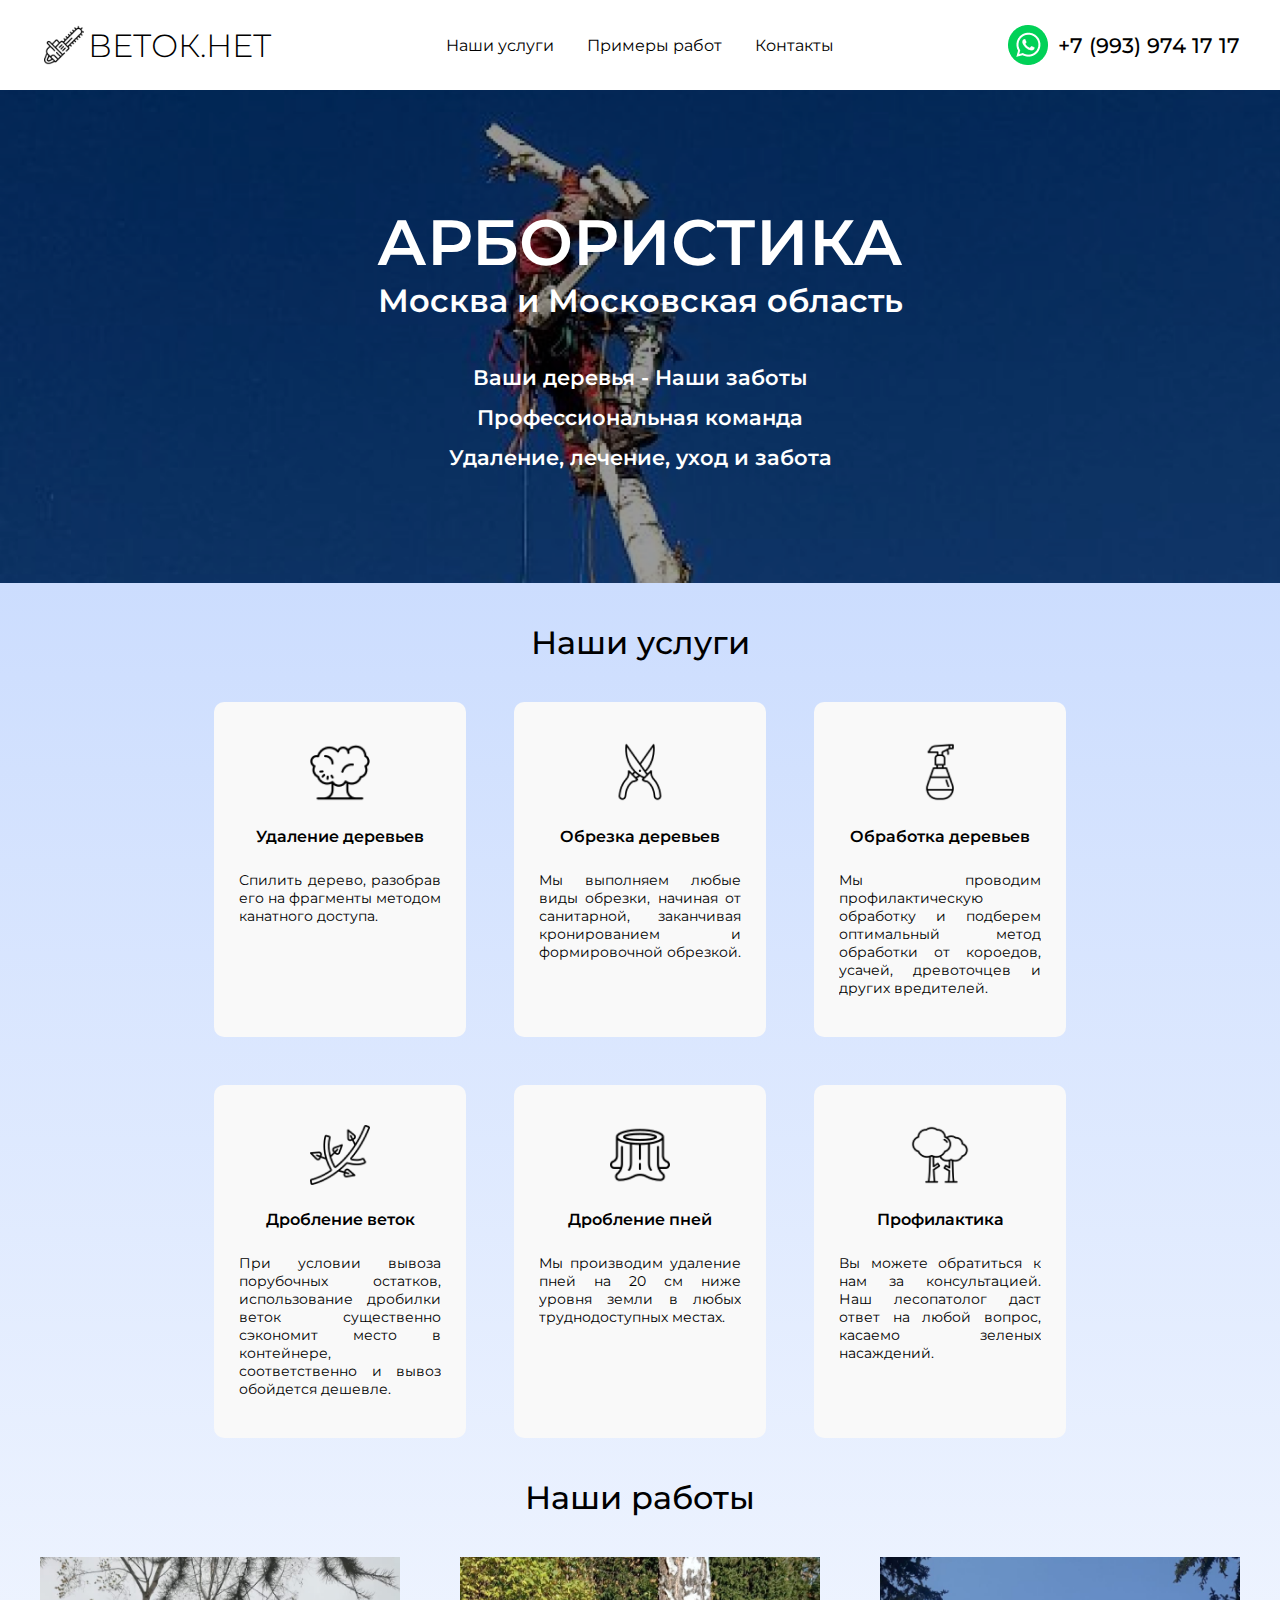
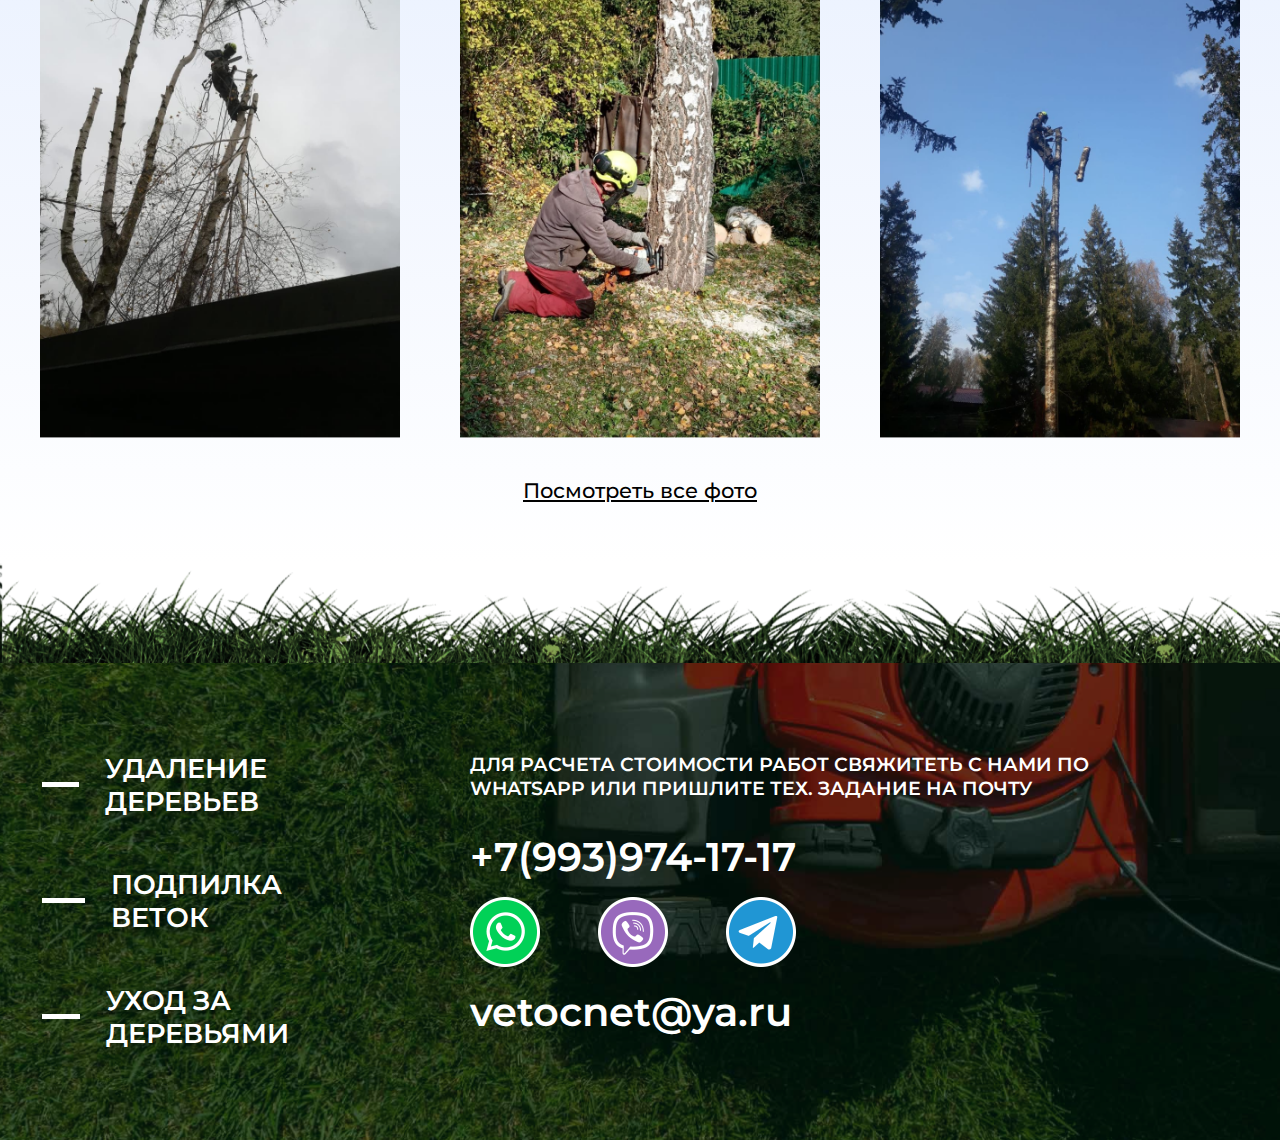
==== index.html @ 3dcda1a0 "added links to socials" ====
<!DOCTYPE html>
<html>

<head>
    <meta charset="UTF-8">
    <meta name="viewport" content="width=device-width, initial-scale=1.0">
    <title>ВЕТОК.НЕТ</title>
    <link rel="stylesheet" href="style.css">
    <link rel="preconnect" href="https://fonts.googleapis.com">
    <link rel="preconnect" href="https://fonts.gstatic.com" crossorigin>
    <link href="https://fonts.googleapis.com/css2?family=Montserrat:wght@300;400;500;600;700&display=swap"
        rel="stylesheet">
</head>

<body>
    <header class="header">
        <div class="header__container">
            <div class="header__logo">
                <img src="./images/saw 2x.png" alt="logo" width="48px" height="40px">
                <a href="./index.html">
                    <h2 class="header__logo-name">ВЕТОК.НЕТ</h2>
                </a>
            </div>
            <input type="checkbox" id="burger">
            <label class="burger-container" for="burger">
                <div class="button-burger"></div>
            </label>
            <ul class="header__menu">
                <li class="menu__item"><a class="menu__link" href="#services">Наши услуги</a></li>
                <li class="menu__item"><a class="menu__link" href="./portfolio.html">Примеры работ</a></li>
                <li class="menu__item"><a class="menu__link" href="./contacts.html">Контакты</a></li>
            </ul>
            <div class="header__phone">
                <img src="./images/watsapp 1.png" alt="whatsApp">
                <a class="header__phone-link" href="https://wa.me/79939741717">+7 (993) 974 17 17</a>
            </div>
        </div>
    </header>

    <main class="main">
        <section class="section hero">
            <div class="hero__container">
                <div class="hero__text-box">
                    <h1 class="hero__title">АРБОРИСТИКА</h1>
                    <div class="hero__text">
                        <h3 class="hero__location">Москва и Московская область</h3>
                        <div class="hero__mottos">
                            <p class="hero__motto">Ваши деревья - Наши заботы</p>
                            <p class="hero__motto">Профессиональная команда</p>
                            <p class="hero__motto">Удаление, лечение, уход и забота</p>
                        </div>
                    </div>
                </div>
            </div>
        </section>
        <div class="sections-bg">
            <section id="services" class="section services">
                <div class="service__container">
                    <div>
                        <h3 class="services__title section__title">Наши услуги</h3>
                    </div>
                    <div class="services__cards-box">
                        <div class="services__card">
                            <img class="services__card-img" src="./images/tree-block1.png" alt="Удаление деревьев">
                            <h4 class="services__card-title">Удаление деревьев</h4>
                            <p class="services__card-description">Спилить дерево, разобрав его на фрагменты методом
                                канатного
                                доступа.
                            </p>
                        </div>
                        <div class="services__card">
                            <img class="services__card-img" src="./images/block2.png" alt="Обрезка деревьев">
                            <h4 class="services__card-title">Обрезка деревьев</h4>
                            <p class="services__card-description">Мы выполняем любые виды обрезки, начиная от
                                санитарной,
                                заканчивая
                                кронированием и
                                формировочной
                                обрезкой.</p>
                        </div>
                        <div class="services__card">
                            <img class="services__card-img" src="./images/block3.png" alt="Обработка деревьев">
                            <h4 class="services__card-title">Обработка деревьев</h4>
                            <p class="services__card-description">Мы проводим профилактическую обработку и подберем
                                оптимальный
                                метод
                                обработки от короедов,
                                усачей, древоточцев и других вредителей.</p>
                        </div>
                        <div class="services__card">
                            <img class="services__card-img" src="./images/block4.png" alt="Дробление веток">
                            <h4 class="services__card-title">Дробление веток</h4>
                            <p class="services__card-description">При условии вывоза порубочных остатков, использование
                                дробилки
                                веток
                                существенно сэкономит
                                место
                                в контейнере, соответственно и вывоз обойдется дешевле.</p>
                        </div>
                        <div class="services__card">
                            <img class="services__card-img" src="./images/block5.png" alt="Дробление пней">
                            <h4 class="services__card-title">Дробление пней</h4>
                            <p class="services__card-description">Мы производим удаление пней на 20 см ниже уровня земли
                                в любых
                                труднодоступных местах.</p>
                        </div>
                        <div class="services__card">
                            <img class="services__card-img" src="./images/block6.png" alt="Профилактика">
                            <h4 class="services__card-title">Профилактика</h4>
                            <p class="services__card-description">Вы можете обратиться к нам за консультацией. Наш
                                лесопатолог
                                даст
                                ответ на любой вопрос,
                                касаемо
                                зеленых насаждений.</p>
                        </div>
                    </div>
                </div>
            </section>
            <section class="section portfolio">
                <h3 class="portfolio__title section__title">Наши работы</h3>
                <div class="portfolio__photo-box">
                    <img class="portfolio__item" src="./images/photo1.png" alt="Фото примеров работ">
                    <img class="portfolio__item" src="./images/photo2.png" alt="Фото примеров работ">
                    <img class="portfolio__item" src="./images/photo3.png" alt="Фото примеров работ">
                </div>
                <a class="portfolio__link" href="./portfolio.html">Посмотреть все фото</a>

            </section>
        </div>
    </main>

    <footer class="footer">
        <div class="bg-grass"></div>
        <div class="footer__container">
            <div class="footer__darkening">
                <div class="footer__summary">
                    <div class="footer__summary-item">
                        <div class="footer__summary-dash"></div>
                        <p class="footer__summary-text">УДАЛЕНИЕ
                            ДЕРЕВЬЕВ</p>
                    </div>
                    <div class="footer__summary-item">
                        <div class="footer__summary-dash"></div>
                        <p class="footer__summary-text">ПОДПИЛКА
                            ВЕТОК</p>
                    </div>
                    <div class="footer__summary-item">
                        <div class="footer__summary-dash"></div>
                        <p class="footer__summary-text">УХОД ЗА
                            ДЕРЕВЬЯМИ</p>
                    </div>
                </div>
                <div class="footer__contacts">
                    <p class="footer__contacts-text">ДЛЯ РАСЧЕТА СТОИМОСТИ РАБОТ СВЯЖИТЕТЬ С НАМИ ПО WHATSAPP ИЛИ
                        ПРИШЛИТЕ ТЕХ. ЗАДАНИЕ НА ПОЧТУ
                    </p>
                    <div class="footer__contacts-links">
                        <a class="footer__contacts-phone" href="tel:+7 (993) 974 17 17">+7(993)974-17-17</a>
                        <div class="footer__contacts-socials">
                            <a href="https://wa.me/79939741717"><img src="./images/watsapp-icon.png" alt="WhatsApp" width="70px"
                                    height="70px"></a>
                            <a href="viber://chat/?number=%2B79939741717"><img src="./images/viber-icon.png" alt="Viber" width="70px" height="70px"></a>
                            <a href="https://t.me/+79939741717"><img src="./images/telegram-icon.png" alt="Telegram" width="70px"
                                    height="70px"></a>
                        </div>
                        <a class="footer__contacts-mail" href="mailto:vetocnet@yandex.ru">vetocnet@ya.ru</a>
                    </div>
                </div>
            </div>

        </div>
        </div>
    </footer>
</body>

</html>
---- style.css ----
* {
    box-sizing: border-box;
    margin: 0;
    padding: 0;
    font-family: 'Montserrat', sans-serif;
}

.sections-bg {
    background: linear-gradient(180deg, #CCDDFE 0%, #FFF 100%);
}

/* BURGER */

.header__menu>li {
    overflow: hidden;
    margin: 0 1rem;
}

.burger-container {
    display: none;
    height: 100%;
    width: 30px;
    cursor: pointer;
    flex-direction: column;
    justify-content: center;
    align-items: center;
}

#burger {
    display: none;
}

.button-burger,
.button-burger::before,
.button-burger::after {
    display: block;
    background-color: #000000;
    position: absolute;
    height: 4px;
    width: 30px;
    transition: transform 400ms cubic-bezier(0.23, 1, 0.32, 1);
    border-radius: 2px;
}

.button-burger::before {
    content: '';
    margin-top: -8px;
}

.button-burger::after {
    content: '';
    margin-top: 8px;
}

#burger:checked+.burger-container .button-burger::before {
    margin-top: 0px;
    transform: rotate(405deg);
}

#burger:checked+.burger-container .button-burger {
    background: rgba(255, 255, 255, 0);
}

#burger:checked+.burger-container .button-burger::after {
    margin-top: 0px;
    transform: rotate(-405deg);
}

/* BURGER */

/* header */

.header__container {
    display: flex;
    flex-direction: row;
    align-items: center;
    justify-content: space-between;
    padding: 1.563rem 2.5rem;
}

.header__logo {
    display: flex;
    flex-direction: row;
    align-items: center;
}

.header__logo>a {
    text-decoration: none;
}

.header__logo-name {
    font-size: 2rem;
    font-weight: 300;
    color: #000000;
}

.header__menu {
    display: flex;
    justify-content: space-between;
    width: 35%;
}

.menu__item {
    text-align: center;
}

.menu__link {
    font-size: 1rem;
    font-weight: 400;
    color: #000000;
    text-decoration: none;
}

.header__phone {
    display: flex;
    gap: 0.625rem;
    align-items: center;
}

.header__phone-link {
    text-decoration: none;
    font-size: 1.3rem;
    font-weight: 500;
    color: #000000;
}

/* end header */

/* hero */

.hero__container {
    background: url(./images/BG-greeting.png);
    background-size: cover;
    background-position-x: center;
}

.hero__text-box {
    background: rgba(0, 0, 0, 0.4);
    color: #FFFFFF;
    display: flex;
    flex-direction: column;
    gap: 0;
    align-items: center;
    justify-content: center;
    padding: 7.063rem 2.5rem;

}

.hero__title {
    font-size: 4rem;
    font-weight: 600;
}

.hero__text {
    display: flex;
    flex-direction: column;
    gap: 2.813rem;
    align-items: center;
    justify-content: center;
}

.hero__location {
    font-size: 2rem;
    font-weight: 600;
    text-align: center;
}

.hero__mottos {
    display: flex;
    flex-direction: column;
    align-items: center;
    justify-content: center;
    gap: 0.938rem;
}

.hero__motto {
    font-size: 1.3rem;
    font-weight: 600;
}

/* hero end*/

.section__title {
    font-size: 2rem;
    font-weight: 500;
    padding: 2.5rem 0;
    text-align: center;
}

/* services - карточки */

.services__container {
    padding: 2.5rem 2.5rem 0 2.5rem;
}

.services__cards-box {
    width: 85%;
    display: flex;
    flex-direction: row;
    flex-wrap: wrap;
    justify-content: center;
    gap: 3rem;
    padding: 0 2.5rem;
    margin: 0 auto;
}

.services__card {
    width: 25%;
    min-width: 20%;
    display: flex;
    flex-direction: column;
    gap: 1.563rem;
    align-items: center;
    border-radius: 0.625rem;
    background: #F9F9F9;
    padding: 2.5rem 1.563rem;
}

.services__card-title {
    font-size: 1rem;
    font-weight: 600;
    text-align: center;
}

.services__card-description {
    font-size: 0.875rem;
    font-weight: 400;
    overflow: hidden;
    text-overflow: ellipsis;
    text-align: justify;
    text-align-last: left;
}

/* конец services - карточки */


/* portfolio */

.portfolio {
    display: flex;
    flex-direction: column;
    gap: 0;
    align-items: center;
    padding: 0 2.5rem 3.75rem 2.5rem;
}

.portfolio__photo-box {
    width: 100%;
    display: flex;
    justify-content: space-between;
    padding-bottom: 2.5rem;
}

.portfolio__item {
    max-width: 30%;
    transition: all 0.5s ease;
}

.portfolio__item:hover {
    cursor: pointer;
    transform: scale(1.02) translateY(-5px);
}

.portfolio__link {
    font-size: 1.3rem;
    font-weight: 500;
    text-decoration: underline;
    color: #000000;
}

.popup-hidden {
    display: none !important;
}

.popup-image {
    position: fixed;
    display: flex;
    top:0;
    left: 0;
    width: 100%;
    height: 100%;
    background: rgba(227, 227, 227, 0.8);
    justify-content: center;
    align-items: center;
}

.popup-image-wrapper {
    display: flex;
    width: 100%;
    height: 100%;
    justify-content: center;
    align-items: center;
    position: relative;
}

.popup-image-wrapper img {
    max-width: 60%;
}

.popup-image-wrapper span {
    position: absolute;
    top: 0;
    right: 15px;
    font-size: 4.5rem;
}

.arrow {
    width: 30%;
    height: 100%;
    font-size: 5rem;
    display: flex;
    justify-content: center;
    align-items: center;
    cursor: pointer;
}

.arrow:hover {
    cursor: pointer;
}



/* end portfolio */

/* background grass */

.bg-grass {
    background: url(./images/grass.png);
    background-size: cover;
    height: 100px;
}

/* end background grass */

/* footer */

.footer__container {
    background: url(./images/footer-BG.png);
    background-size: cover;
    background-position-x: center;
}

.footer__darkening {
    background: #00180D99;
    display: flex;
    gap: 10rem;
    padding: 5.563rem 2.375rem 5.625rem 2.625rem;
}

.footer__summary {
    display: flex;
    flex-direction: column;
    flex-wrap: wrap;
    align-items: flex-start;
    gap: 3.125rem;
}

.footer__summary-contacts {
    flex-direction: row;
    justify-content: space-between;
    width: 100%;
}

.footer__summary-item {
    display: flex;
    align-items: center;
    gap: 1.625rem;
    color: #FFFFFF;
}

.footer__summary-dash {
    width: 3.688rem;
    height: 0.3rem;
    background: #FFFFFF;
}

.footer__summary-text {
    color: #FFFFFF;
    text-shadow: 0px 4px 4px rgba(0, 0, 0, 0.25);
    font-size: 1.7rem;
    font-weight: 600;
}

.footer__contacts {
    display: flex;
    flex-direction: column;
    align-items: flex-start;
    gap: 2rem;
}

.footer__contacts-text {
    color: #FFFFFF;
    font-size: 1.2rem;
    font-weight: 600;
    max-width: 82%;
}

.footer__contacts-links {
    display: flex;
    flex-direction: column;
    gap:1rem;
    width: fit-content;
}

.footer__contacts-phone {
    color: #FFFFFF;
    font-size: 2.5rem;
    font-weight: 600;
    text-decoration: none;
}

.footer__contacts-socials {
    display: flex;
    justify-content: space-between;
}

.footer__contacts-mail {
    color: #FFFFFF;
    text-decoration: none;
    font-size: 2.5rem;
    font-weight: 600;
}



/* СТРАНИЦА ПОРТФОЛИО 

               advantages */

.advantages__container {
    padding: 0 2.5rem;
}

.advantages__list {
    padding: 0 1.313rem 0 1.313rem;
    display: flex;
    flex-direction: column;
    align-items: flex-start;
    gap: 0.938rem;
}

.advantages__tick {
    display: flex;
    align-items: center;
    font-weight: 400;
}

.advantages__tick img {
    width: 2.3rem;
}

.advantages__tick p {
    font-size: 1.3rem;
    font-style: normal;
    font-weight: 400;
    line-height: normal;
}

.portfolio__gallery {
    width: 100%;
    display: flex;
    flex-wrap: wrap;
    justify-content: space-between;
    gap: 3.5rem 0;
    padding: 1.5rem 0 1.688rem 0;
}

.portfolio__item {
    width: 30%;
}

/* КОНЕЦ СТРАНИЦЫ ПОРТФОЛИО 

               advantages */

/* СТРАНИЦА КОНТАКТЫ 

               footer */

.contacts-form {
    background: linear-gradient(180deg, #CCDDFE 0%, #FFF 100%);
}

.contacts-form-container {
    padding: 2.5rem 5rem 2.5rem 5rem;
    display: flex;
    gap: 5rem;
}

.contacts__page {
    display: flex;
    justify-content: space-between;
    align-items: flex-start;
    padding: 4.688rem 2.5rem 4.688rem 2.5rem;
}

.summary__contacts {
    display: flex;
    gap: 3.125rem;
}

fieldset.form {
    display: flex;
    flex-direction: column;
    gap: 1.688rem;
    background: #FFFFFF;
    border: none;
    padding: 2.5rem;
}

.form__title {
    color: #000000;
    font-size: 1.25rem;
    font-weight: 400;
}

.form__input-name,
.form__input-numb,
.form__input-message {
    background: #F6F7FB;
    border: none;
    padding: 0.625rem;
    font-size: 1rem;
    font-weight: 300;
    color: #000000;
}

.form__input-message {
    height: 4.75rem;
    resize: none;
}

.form__agreement {
    display: flex;
    gap: 0.375rem;
}

.checkbox-text {
    color: #000000;
    font-size: 0.625rem;
    font-weight: 300;
}

.form__btn {
    background: #CDDEFF;
    border: 1px solid #CDDEFF;
    font-size: 1rem;
    font-weight: 400;
    color: #000000;
    padding: 0.875rem 1.25rem;
}

.contacts {
    display: flex;
    flex-direction: column;
    align-items: flex-start;
    gap: 2.5rem;
}

.contacts__links-box {
    width: fit-content;
    display: flex;
    flex-direction: column;
    gap: 1.5rem;
}

.contacts__description {
    color: #000000;
    font-size: 1.3rem;
    font-weight: 400;
    max-width: 82%;
}

.contacts__phone-number {
    color: #000000;
    font-size: 2.5rem;
    font-weight: 400;
    text-decoration: none;
}

.contacts__socials {
    width: 100%;
    display: flex;
    justify-content: space-between;
}

.contacts__email {
    color: #000000;
    text-decoration: none;
    font-size: 2.5rem;
    font-weight: 400;
}

@media (max-width: 1024px) {

    .services__cards-box {
        width: 100%;
        gap: 2rem;
    }

    .services__card {
        max-width: 33%;
        min-width: 33%;
        padding: 1.875rem 1rem;
    }

    /* CONTACTS PAGE */
    .contacts-form-container {
        flex-direction: column;
    }

    /* CONTACTS PAGE ENDS */

    .footer__summary {
        flex-direction: column;
    }

    .footer__summary-text,
    .footer__contacts-text {
        font-size: 1rem;
    }


    /* BURGER MENU */

    .burger-container {
        display: flex;
    }

    .header__menu {
        position: absolute;
        top: 0;
        margin-top: 70px;
        left: 0;
        flex-direction: column;
        width: 100%;
        justify-content: center;
        align-items: center;
    }

    #burger~.header__menu li {
        height: 0;
        margin: 0;
        padding: 0;
        border: 0;
        transition: height 400ms cubic-bezier(0.23, 1, 0.32, 1);
    }

    #burger:checked~.header__menu li {
        border: 1px solid #0f3362;
        height: 2.5em;
        padding: 0.5em;
        transition: height 400ms cubic-bezier(0.23, 1, 0.32, 1);
    }

    .header__menu>li {
        display: flex;
        justify-content: center;
        margin: 0;
        padding: 0.5em 0;
        width: 100%;
        color: white;
        background-color: #FFFFFF;
    }

    .header__menu>li:not(:last-child) {
        border-bottom: 1px solid #444;
    }

    /* BURGER MENU ENDS */

    @media (max-width: 800px) {

        .header__container {
            padding: 0.875rem;
        }

        .header__logo img {
            width: 30px;
            height: 30px;
        }

        .header__logo-name {
            font-size: 1.25rem;
        }

        .header__phone img {
            width: 20px;
            height: 20px;
        }

        .header__phone-link {
            font-size: 1rem;
        }

        .hero__text-box {
            padding: 2.75rem
        }

        .hero__title {
            font-size: 2rem;
        }

        .hero__location,
        .section__title {
            font-size: 1.25rem;
        }

        .hero__motto,
        .services__card-title {
            font-size: 0.875rem;
        }

        .section__title {
            padding: 1.3rem 0;
        }

        .services__cards-box {
            flex-wrap: nowrap;
            overflow-x: scroll;
            justify-content: unset;
        }

        .services__card {
            width: unset;
            max-width: 40%;
            flex-shrink: 0;
        }

        .services__card-img {
            width: 40px;
            height: 40px;
        }

        .services__card-description {
            font-size: 0.75rem;
        }

        .portfolio__link {
            font-size: 1rem;
        }

        .footer__darkening {
            padding: 1rem 0.875rem;
            flex-direction: column;
            gap: 3.4rem;
        }

        .footer__summary {
            gap: 1.625rem;
        }

        .footer__contacts {
            gap: 0.625rem;
        }

        .footer__contacts-phone,
        .footer__contacts-mail {
            font-size: 1.625rem;
        }

        .footer__contacts-socials a img {
            width: 40px;
            height: 40px;
        }

        .footer__contacts-links {
            display: flex;
            flex-direction: column;
            width: fit-content;
            gap: 0.625rem;
        }

        .footer__contacts-socials {
            justify-content: space-between;
            gap: 0;
        }

        /* PORTFOLIO PAGE */
        .advantages__tick {
            align-items: center;
        }

        .advantages__tick p {
            font-size: 1rem;
            line-height: 1.5rem;
        }

        .advantages__tick img {
            width: 2rem;
        }

        .advantages__container,
        .portfolio {
            padding: 0 0.875rem;
        }

        .portfolio__gallery {
            gap: 1.8rem 0
        }

        .portfolio__item {
            width: 47%;
        }

        .arrow,
        #close {
            font-size: 2.5rem;
        }


        /* PORTFOLIO PAGE ENDS */

        /* CONTACTS PAGE */
        .contacts__description {
            font-size: 1rem;
        }

        /* CONTACTS PAGE ENDS*/


        /* BURGER MENU */

        .burger-container {
            display: flex;
        }

        .header__menu {
            position: absolute;
            top: 0;
            margin-top: 58px;
            left: 0;
            flex-direction: column;
            width: 100%;
            justify-content: center;
            align-items: center;
        }

        #burger~.header__menu li {
            height: 0;
            margin: 0;
            padding: 0;
            border: 0;
            transition: height 400ms cubic-bezier(0.23, 1, 0.32, 1);
        }

        #burger:checked~.header__menu li {
            border: 1px solid #0f3362;
            height: 2.5em;
            padding: 0.5em;
            transition: height 400ms cubic-bezier(0.23, 1, 0.32, 1);
        }

        .header__menu>li {
            display: flex;
            justify-content: center;
            margin: 0;
            padding: 0.5em 0;
            width: 100%;
            color: white;
            background-color: #FFFFFF;
        }

        .header__menu>li:not(:last-child) {
            border-bottom: 1px solid #444;
        }

        /* BURGER MENU ENDS */
    }

    @media (max-width: 599px) {
        .services__card {
            max-width: 60%;
        }
    }

    @media (max-width: 390px) {
        .header__container {
            flex-direction: column;
            gap: 1.2rem;
        }

        .header__menu {
            margin-top: 85px;
        }

        .services__card {
            max-width: 80%;
        }
    }

}
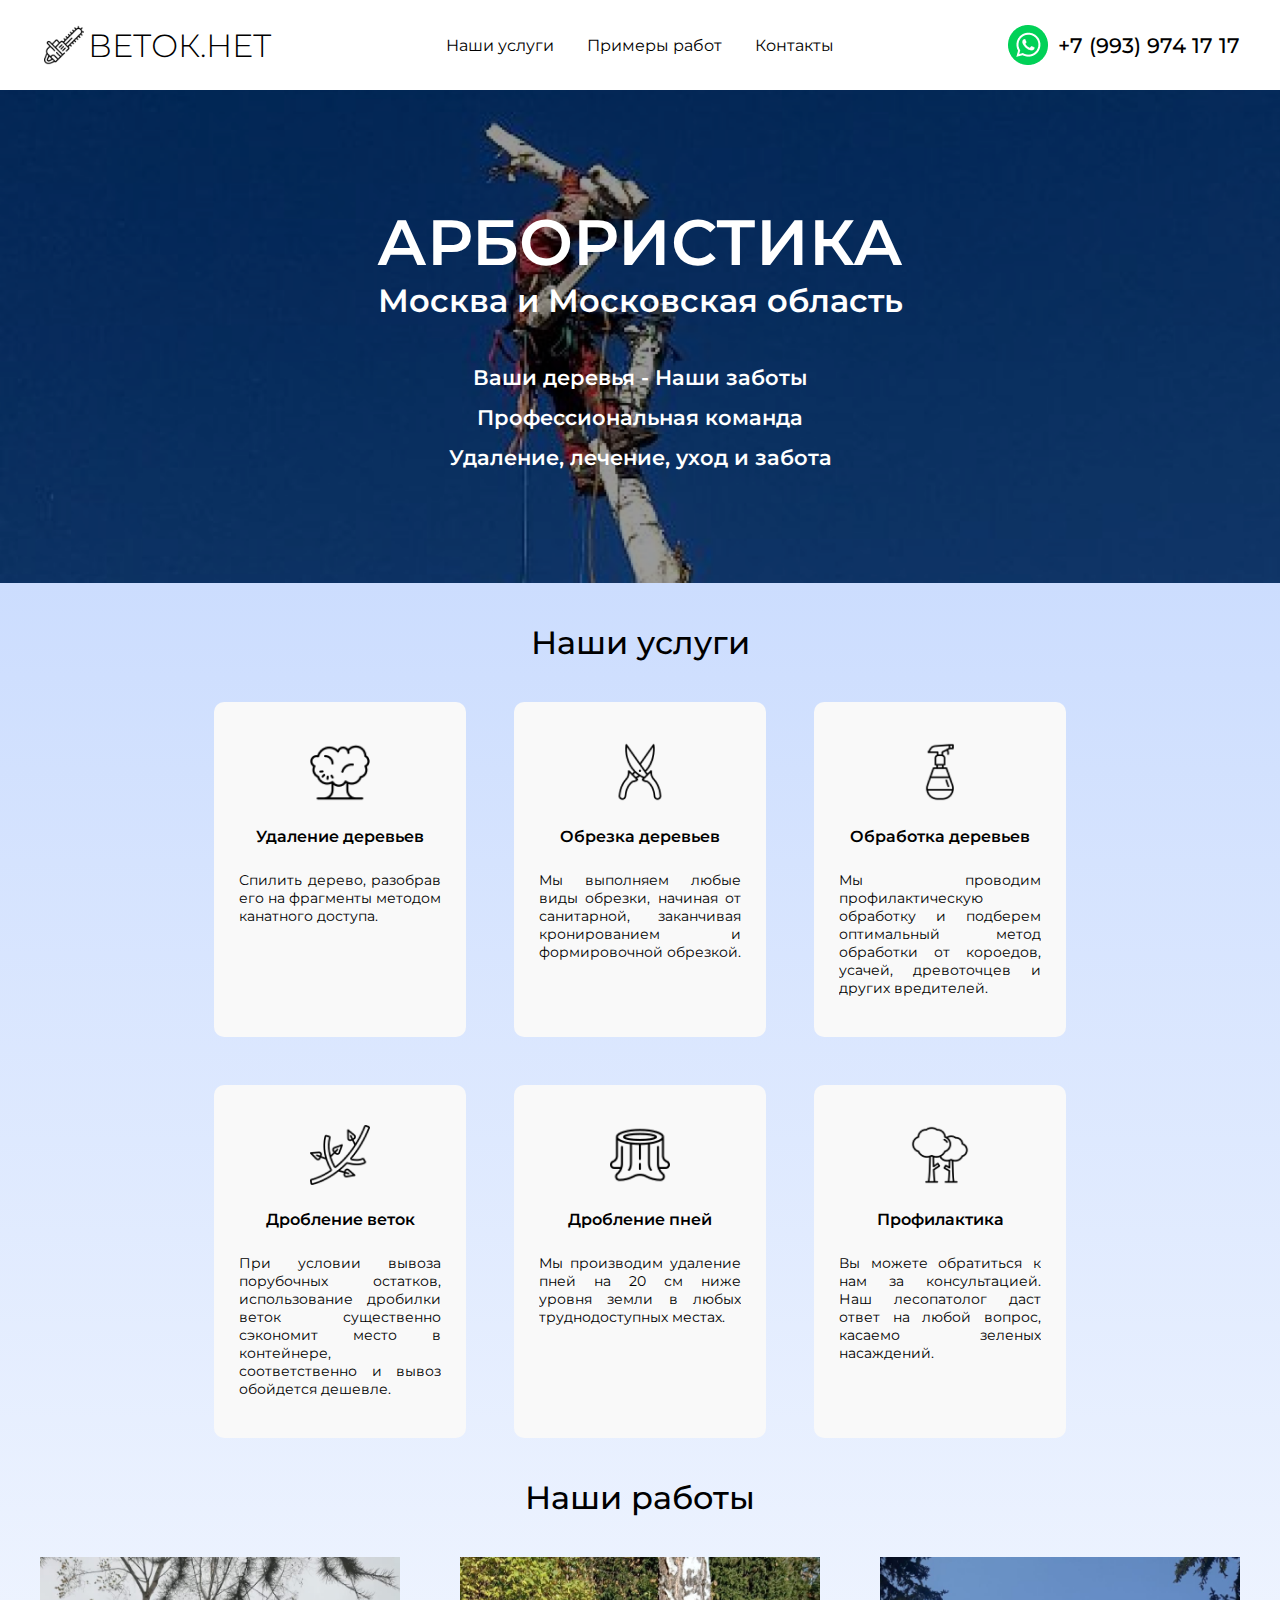
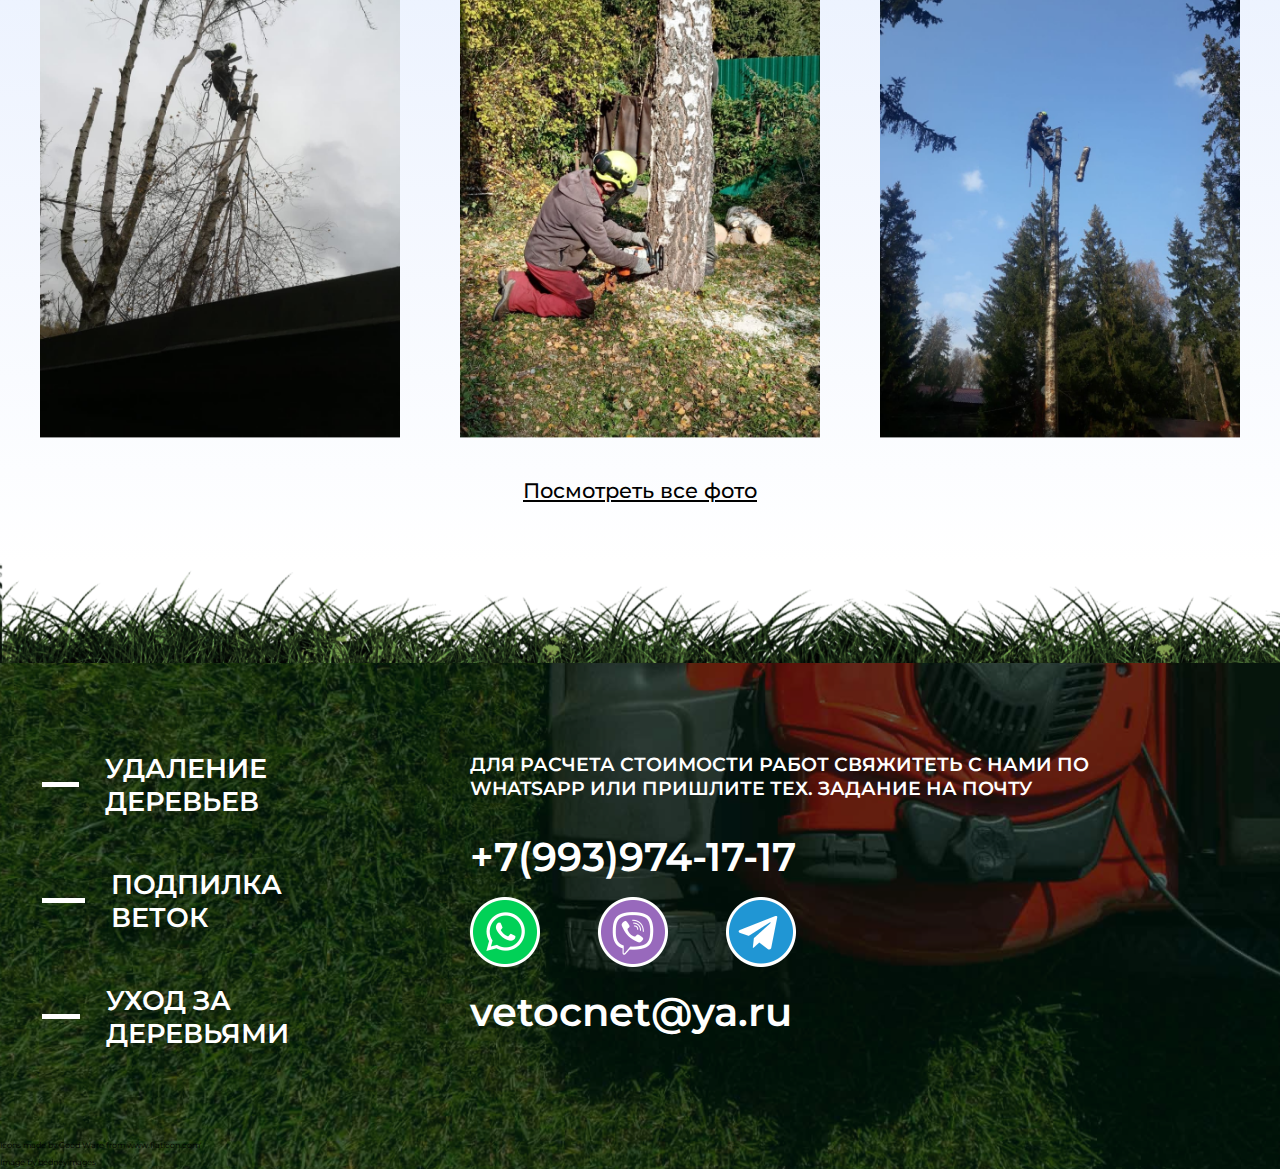
==== commit ddd4b072: "finished form and added liks of license" ====
--- a/index.html
+++ b/index.html
@@ -134,42 +134,46 @@
         <div class="bg-grass"></div>
         <div class="footer__container">
             <div class="footer__darkening">
-                <div class="footer__summary">
-                    <div class="footer__summary-item">
-                        <div class="footer__summary-dash"></div>
-                        <p class="footer__summary-text">УДАЛЕНИЕ
-                            ДЕРЕВЬЕВ</p>
+                <div class="footer__centering">
+                    <div class="footer__summary">
+                        <div class="footer__summary-item">
+                            <div class="footer__summary-dash"></div>
+                            <p class="footer__summary-text">УДАЛЕНИЕ
+                                ДЕРЕВЬЕВ</p>
+                        </div>
+                        <div class="footer__summary-item">
+                            <div class="footer__summary-dash"></div>
+                            <p class="footer__summary-text">ПОДПИЛКА
+                                ВЕТОК</p>
+                        </div>
+                        <div class="footer__summary-item">
+                            <div class="footer__summary-dash"></div>
+                            <p class="footer__summary-text">УХОД ЗА
+                                ДЕРЕВЬЯМИ</p>
+                        </div>
                     </div>
-                    <div class="footer__summary-item">
-                        <div class="footer__summary-dash"></div>
-                        <p class="footer__summary-text">ПОДПИЛКА
-                            ВЕТОК</p>
-                    </div>
-                    <div class="footer__summary-item">
-                        <div class="footer__summary-dash"></div>
-                        <p class="footer__summary-text">УХОД ЗА
-                            ДЕРЕВЬЯМИ</p>
+                    <div class="footer__contacts">
+                        <p class="footer__contacts-text">ДЛЯ РАСЧЕТА СТОИМОСТИ РАБОТ СВЯЖИТЕТЬ С НАМИ ПО WHATSAPP ИЛИ
+                            ПРИШЛИТЕ ТЕХ. ЗАДАНИЕ НА ПОЧТУ
+                        </p>
+                        <div class="footer__contacts-links">
+                            <a class="footer__contacts-phone" href="tel:+7 (993) 974 17 17">+7(993)974-17-17</a>
+                            <div class="footer__contacts-socials">
+                                <a href="https://wa.me/79939741717"><img src="./images/watsapp-icon.png" alt="WhatsApp"
+                                        width="70px" height="70px"></a>
+                                <a href="viber://chat/?number=%2B79939741717"><img src="./images/viber-icon.png"
+                                        alt="Viber" width="70px" height="70px"></a>
+                                <a href="https://t.me/+79939741717"><img src="./images/telegram-icon.png" alt="Telegram"
+                                        width="70px" height="70px"></a>
+                            </div>
+                            <a class="footer__contacts-mail" href="mailto:vetocnet@yandex.ru">vetocnet@ya.ru</a>
+                        </div>
                     </div>
                 </div>
-                <div class="footer__contacts">
-                    <p class="footer__contacts-text">ДЛЯ РАСЧЕТА СТОИМОСТИ РАБОТ СВЯЖИТЕТЬ С НАМИ ПО WHATSAPP ИЛИ
-                        ПРИШЛИТЕ ТЕХ. ЗАДАНИЕ НА ПОЧТУ
-                    </p>
-                    <div class="footer__contacts-links">
-                        <a class="footer__contacts-phone" href="tel:+7 (993) 974 17 17">+7(993)974-17-17</a>
-                        <div class="footer__contacts-socials">
-                            <a href="https://wa.me/79939741717"><img src="./images/watsapp-icon.png" alt="WhatsApp" width="70px"
-                                    height="70px"></a>
-                            <a href="viber://chat/?number=%2B79939741717"><img src="./images/viber-icon.png" alt="Viber" width="70px" height="70px"></a>
-                            <a href="https://t.me/+79939741717"><img src="./images/telegram-icon.png" alt="Telegram" width="70px"
-                                    height="70px"></a>
-                        </div>
-                        <a class="footer__contacts-mail" href="mailto:vetocnet@yandex.ru">vetocnet@ya.ru</a>
-                    </div>
-                </div>
+                <div class="flaticon"> Icons made by <a href="https://www.flaticon.com/authors/good-ware" title="Good Ware"> Good Ware </a> from <a href="https://www.flaticon.com/" title="Flaticon">www.flaticon.com'</a></div>
+                    <a class="flaticon" href="https://www.freepik.com/free-photo/close-up-fresh-grass_945658.htm#query=grass&position=3&from_view=search&track=sph">Image by bedneyimages</a>
             </div>
-
-        </div>
+            </div>
         </div>
     </footer>
 </body>
--- a/style.css
+++ b/style.css
@@ -3,6 +3,11 @@
     margin: 0;
     padding: 0;
     font-family: 'Montserrat', sans-serif;
+}
+
+a {
+    text-decoration: none;
+    color:#000000;
 }
 
 .sections-bg {
@@ -251,12 +256,14 @@
     padding-bottom: 2.5rem;
 }
 
-.portfolio__item {
+.portfolio__item,
+.portfolio__item-v {
     max-width: 30%;
     transition: all 0.5s ease;
 }
 
-.portfolio__item:hover {
+.portfolio__item:hover,
+.portfolio__item-v:hover {
     cursor: pointer;
     transform: scale(1.02) translateY(-5px);
 }
@@ -275,7 +282,7 @@
 .popup-image {
     position: fixed;
     display: flex;
-    top:0;
+    top: 0;
     left: 0;
     width: 100%;
     height: 100%;
@@ -312,6 +319,7 @@
     justify-content: center;
     align-items: center;
     cursor: pointer;
+    user-select: none
 }
 
 .arrow:hover {
@@ -334,6 +342,12 @@
 
 /* footer */
 
+.flaticon {
+    font-size: 0.5rem;
+    padding: 0;
+    margin: 0;
+}
+
 .footer__container {
     background: url(./images/footer-BG.png);
     background-size: cover;
@@ -342,6 +356,9 @@
 
 .footer__darkening {
     background: #00180D99;
+}
+
+.footer__centering {
     display: flex;
     gap: 10rem;
     padding: 5.563rem 2.375rem 5.625rem 2.625rem;
@@ -398,7 +415,7 @@
 .footer__contacts-links {
     display: flex;
     flex-direction: column;
-    gap:1rem;
+    gap: 1rem;
     width: fit-content;
 }
 
@@ -456,7 +473,8 @@
     line-height: normal;
 }
 
-.portfolio__gallery {
+.portfolio__gallery,
+.portfolio__gallery-video {
     width: 100%;
     display: flex;
     flex-wrap: wrap;
@@ -465,7 +483,8 @@
     padding: 1.5rem 0 1.688rem 0;
 }
 
-.portfolio__item {
+.portfolio__item,
+.portfolio__item-v {
     width: 30%;
 }
 
@@ -499,7 +518,7 @@
     gap: 3.125rem;
 }
 
-fieldset.form {
+.form {
     display: flex;
     flex-direction: column;
     gap: 1.688rem;
@@ -591,6 +610,17 @@
     font-weight: 400;
 }
 
+@media (min-width: 1921px) {
+    .header,
+    main,
+    .footer__centering{
+        max-width: 80%;
+        margin: 0 auto;
+    }
+
+    
+}
+
 @media (max-width: 1024px) {
 
     .services__cards-box {
@@ -616,7 +646,8 @@
     }
 
     .footer__summary-text,
-    .footer__contacts-text {
+    .footer__contacts-text,
+    .contacts__description {
         font-size: 1rem;
     }
 
@@ -647,7 +678,7 @@
     }
 
     #burger:checked~.header__menu li {
-        border: 1px solid #0f3362;
+        border-top: 1px solid #0f3362;
         height: 2.5em;
         padding: 0.5em;
         transition: height 400ms cubic-bezier(0.23, 1, 0.32, 1);
@@ -740,7 +771,7 @@
             font-size: 1rem;
         }
 
-        .footer__darkening {
+        .footer__centering {
             padding: 1rem 0.875rem;
             flex-direction: column;
             gap: 3.4rem;
@@ -755,11 +786,14 @@
         }
 
         .footer__contacts-phone,
-        .footer__contacts-mail {
+        .footer__contacts-mail,
+        .contacts__phone-number,
+        .contacts__email {
             font-size: 1.625rem;
         }
 
-        .footer__contacts-socials a img {
+        .footer__contacts-socials a img,
+        .contacts__socials a img {
             width: 40px;
             height: 40px;
         }
@@ -795,11 +829,13 @@
             padding: 0 0.875rem;
         }
 
-        .portfolio__gallery {
+        .portfolio__gallery,
+        .portfolio__gallery-video {
             gap: 1.8rem 0
         }
 
-        .portfolio__item {
+        .portfolio__item,
+        .portfolio__item-v {
             width: 47%;
         }
 
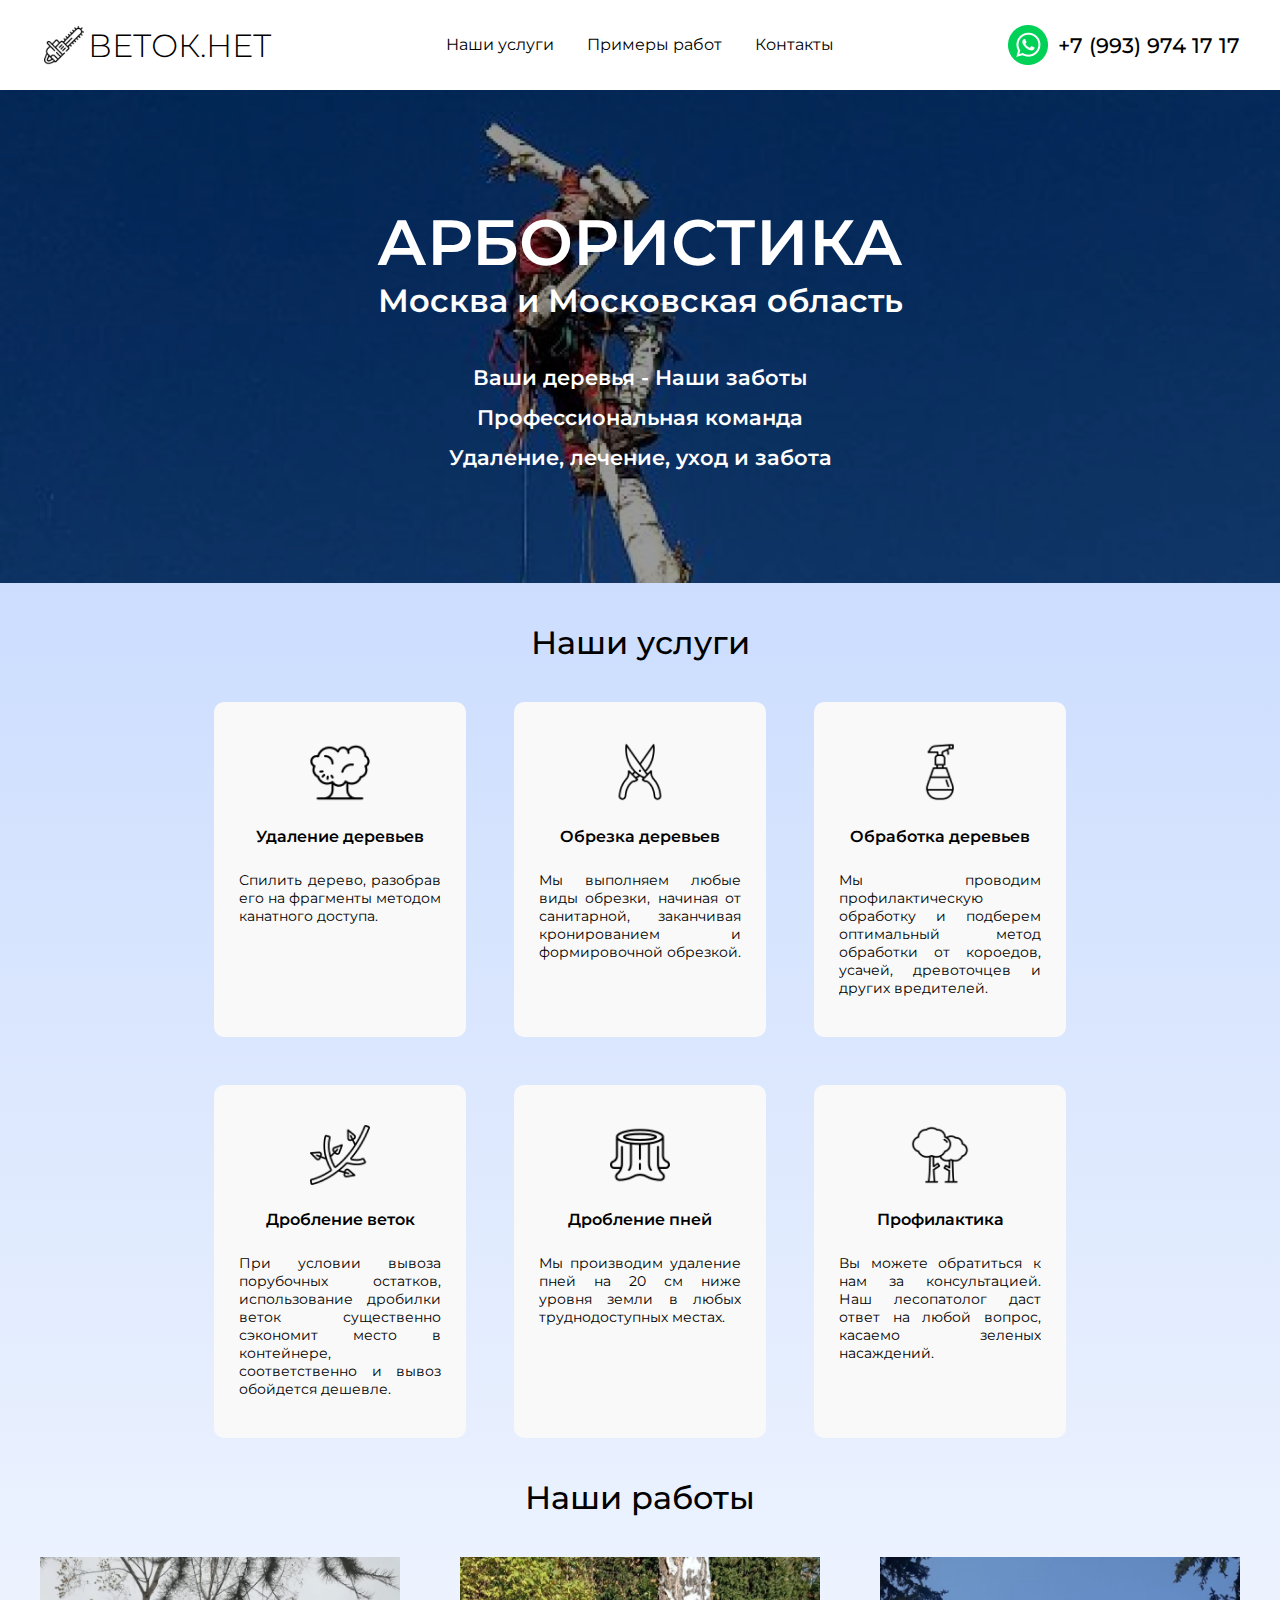
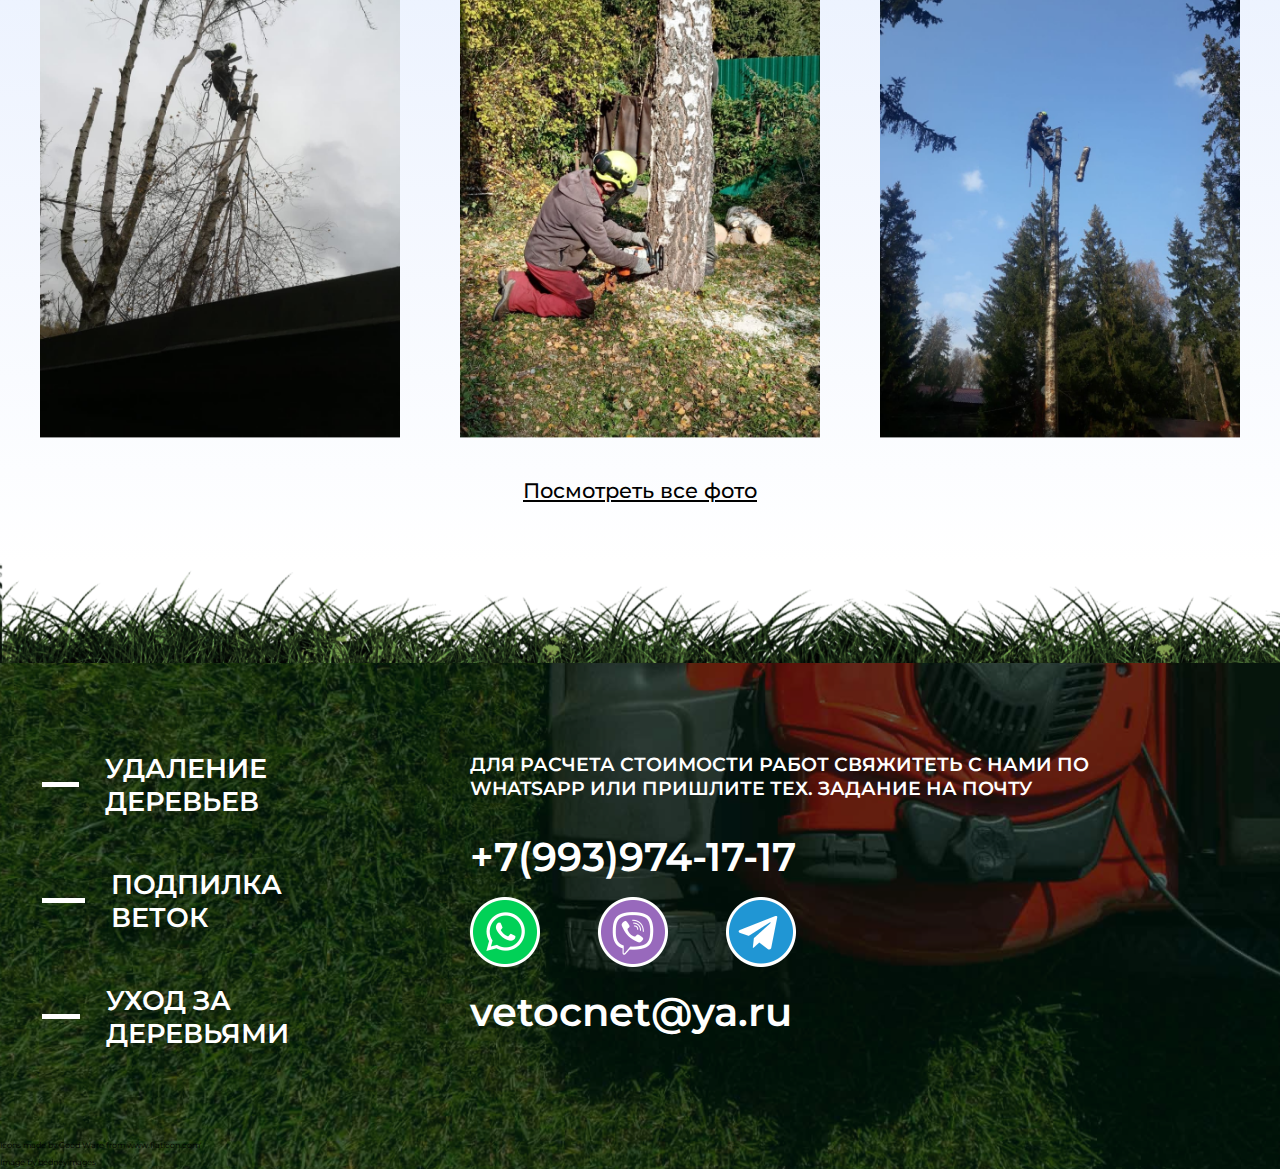
==== commit 8552e233: "added favicons" ====
--- a/index.html
+++ b/index.html
@@ -5,6 +5,13 @@
     <meta charset="UTF-8">
     <meta name="viewport" content="width=device-width, initial-scale=1.0">
     <title>ВЕТОК.НЕТ</title>
+    <link rel="apple-touch-icon" sizes="120x120" href="./favicons/apple-touch-icon.png">
+    <link rel="icon" type="image/png" sizes="32x32" href="./favicons/favicon-32x32.png">
+    <link rel="icon" type="image/png" sizes="16x16" href="./favicons/favicon-16x16.png">
+    <link rel="manifest" href="./favicons/site.webmanifest">
+    <link rel="mask-icon" href="./favicons/safari-pinned-tab.svg" color="#5bbad5">
+    <meta name="msapplication-TileColor" content="#da532c">
+    <meta name="theme-color" content="#ffffff">
     <link rel="stylesheet" href="style.css">
     <link rel="preconnect" href="https://fonts.googleapis.com">
     <link rel="preconnect" href="https://fonts.gstatic.com" crossorigin>
@@ -170,10 +177,14 @@
                         </div>
                     </div>
                 </div>
-                <div class="flaticon"> Icons made by <a href="https://www.flaticon.com/authors/good-ware" title="Good Ware"> Good Ware </a> from <a href="https://www.flaticon.com/" title="Flaticon">www.flaticon.com'</a></div>
-                    <a class="flaticon" href="https://www.freepik.com/free-photo/close-up-fresh-grass_945658.htm#query=grass&position=3&from_view=search&track=sph">Image by bedneyimages</a>
+                <div class="flaticon"> Icons made by <a href="https://www.flaticon.com/authors/good-ware"
+                        title="Good Ware"> Good Ware </a> from <a href="https://www.flaticon.com/"
+                        title="Flaticon">www.flaticon.com'</a></div>
+                <a class="flaticon"
+                    href="https://www.freepik.com/free-photo/close-up-fresh-grass_945658.htm#query=grass&position=3&from_view=search&track=sph">Image
+                    by bedneyimages</a>
             </div>
-            </div>
+        </div>
         </div>
     </footer>
 </body>
--- a/style.css
+++ b/style.css
@@ -7,11 +7,88 @@
 
 a {
     text-decoration: none;
-    color:#000000;
+    color: #000000;
 }
 
 .sections-bg {
     background: linear-gradient(180deg, #CCDDFE 0%, #FFF 100%);
+}
+
+/* Effects */
+
+.a:hover {
+    cursor: pointer;
+}
+
+.menu__link::after {
+    display: block;
+    content: '';
+    border-bottom: solid 1px #092c5b;
+    transform: scaleX(0);
+    transition: transform 250ms ease-in-out;
+}
+
+.menu__link:hover:after {
+    transform: scaleX(1);
+}
+
+.menu__item:hover {
+    -webkit-transform: scale(1.02) translateY(-5px);
+    -ms-transform: scale(1.02) translateY(-5px);
+    transform: scale(1.02) translateY(-5px);
+}
+
+.header__phone:hover {
+    -webkit-transform: scale(1.02) translateY(-5px);
+    -ms-transform: scale(1.02) translateY(-5px);
+    transform: scale(1.02) translateY(-5px);
+}
+
+.portfolio__link:hover {
+    -webkit-transform: scale(1.02) translateY(-5px);
+    -ms-transform: scale(1.02) translateY(-5px);
+    transform: scale(1.02) translateY(-5px);
+}
+
+.portfolio__link:hover {
+    color: #1d3711
+}
+
+.form__btn:hover {
+    background: #e5eeff;
+    border: 1px solid #e5eeff;
+    cursor: pointer;
+}
+
+:focus::-webkit-input-placeholder {
+    color: transparent;
+    border: #CCDDFE;
+}
+
+:focus::-moz-placeholder {
+    color: transparent;
+}
+
+:focus:-moz-placeholder {
+    color: transparent;
+}
+
+:focus:-ms-input-placeholder {
+    color: transparent;
+}
+
+input:focus {
+    border: 1px solid #CDDEFF;
+    -webkit-transition: 0.5s;
+    transition: 0.5s;
+    outline: none;
+}
+
+textarea:focus {
+    border: 1px solid #CDDEFF;
+    -webkit-transition: 0.5s;
+    transition: 0.5s;
+    outline: none;
 }
 
 /* BURGER */
@@ -107,6 +184,7 @@
 
 .menu__item {
     text-align: center;
+    transition: all 0.5s ease;
 }
 
 .menu__link {
@@ -120,6 +198,7 @@
     display: flex;
     gap: 0.625rem;
     align-items: center;
+    transition: all 0.5s ease;
 }
 
 .header__phone-link {
@@ -273,6 +352,7 @@
     font-weight: 500;
     text-decoration: underline;
     color: #000000;
+    transition: all 0.5s ease;
 }
 
 .popup-hidden {
@@ -611,14 +691,15 @@
 }
 
 @media (min-width: 1921px) {
+
     .header,
     main,
-    .footer__centering{
+    .footer__centering {
         max-width: 80%;
         margin: 0 auto;
     }
 
-    
+
 }
 
 @media (max-width: 1024px) {
@@ -702,7 +783,7 @@
 
     @media (max-width: 800px) {
 
-        .header__container {
+        .header__container, {
             padding: 0.875rem;
         }
 
@@ -779,6 +860,10 @@
 
         .footer__summary {
             gap: 1.625rem;
+        }
+
+        .contacts-form-container {
+            padding: 1.5rem 1.5rem 1.5rem 1.5rem;
         }
 
         .footer__contacts {
@@ -908,6 +993,14 @@
         .services__card {
             max-width: 60%;
         }
+
+        .footer__contacts {
+            align-items: center;
+        }
+
+        .footer__contacts-text {
+            text-align: center;
+        }
     }
 
     @media (max-width: 390px) {
@@ -923,6 +1016,22 @@
         .services__card {
             max-width: 80%;
         }
-    }
-
-}+
+        .form {
+            padding: 1.3rem;
+        }
+
+        .contacts-form-container {
+            padding: 1rem 0.875rem 1rem 0.875rem;
+            gap: 2rem;
+        }
+
+        .contacts {
+            align-items: center;
+        }
+
+        .contacts__description {
+            text-align: center;
+        }
+
+    }